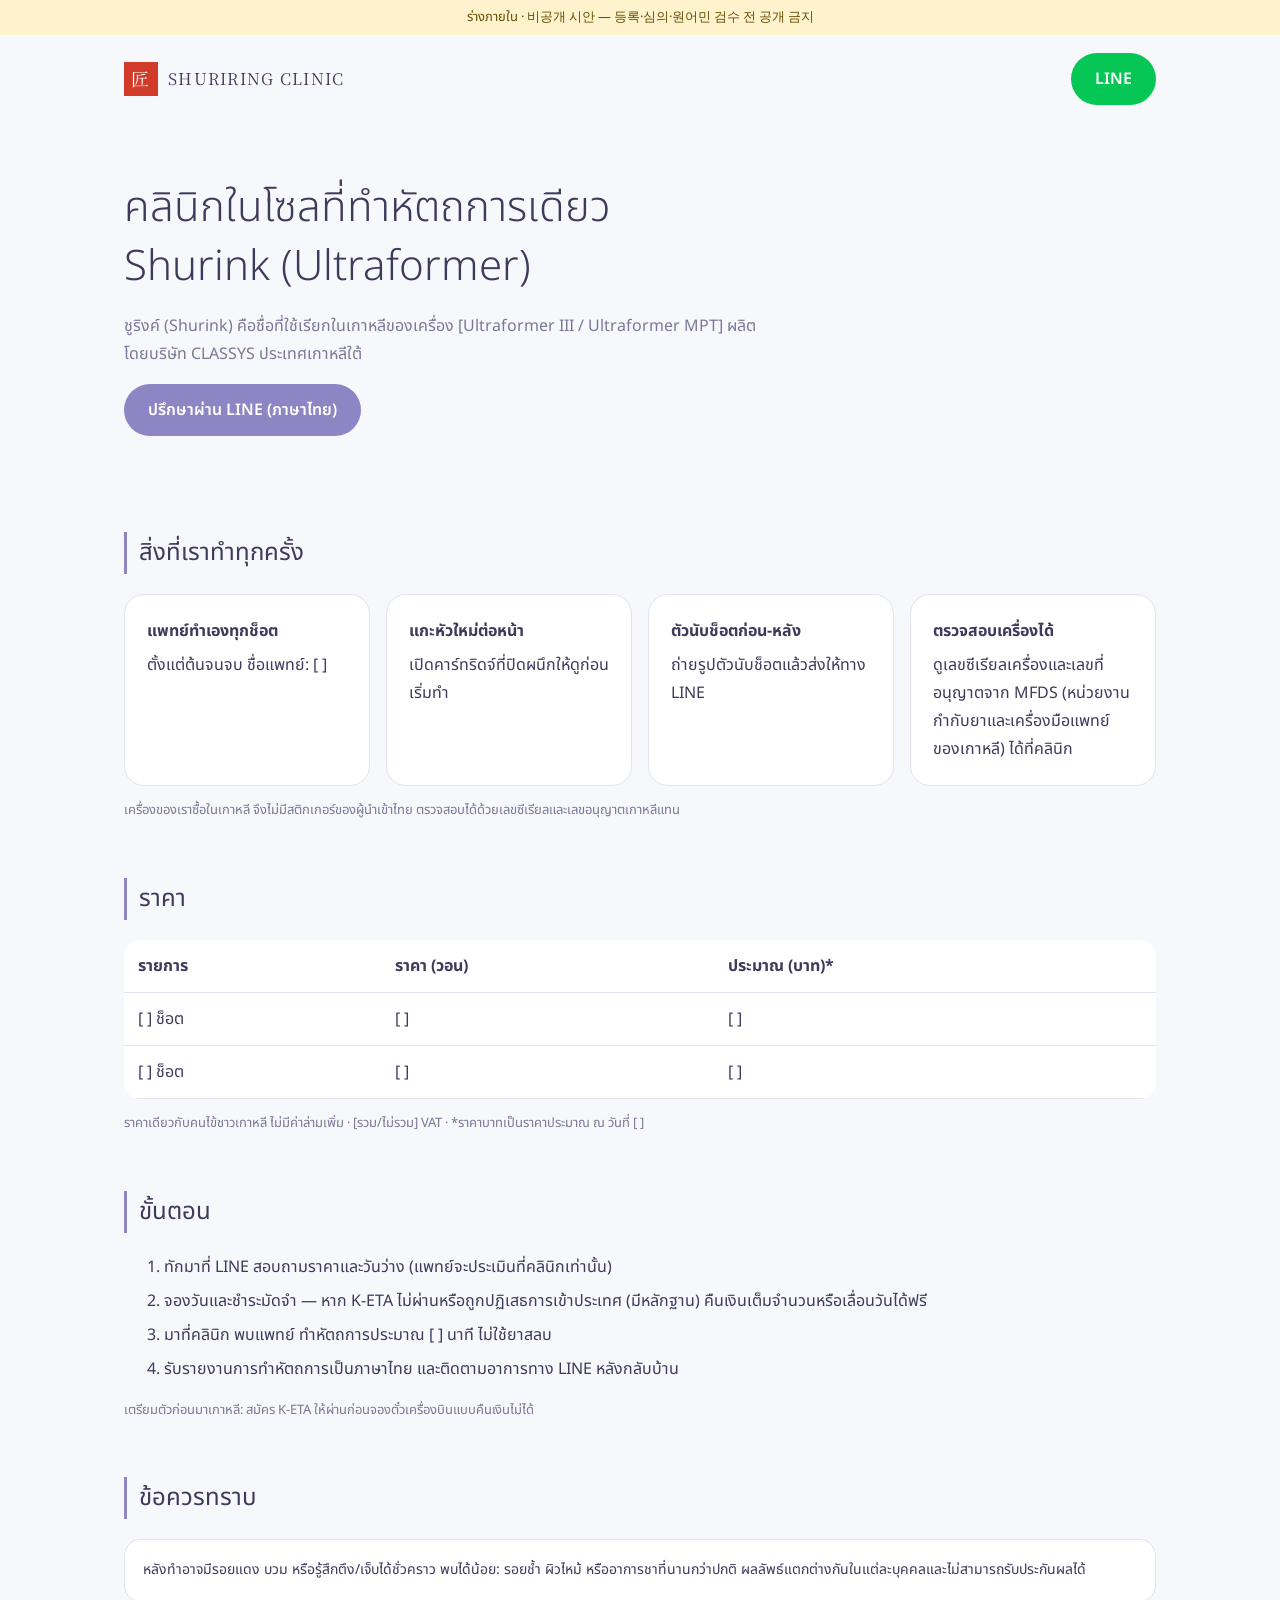
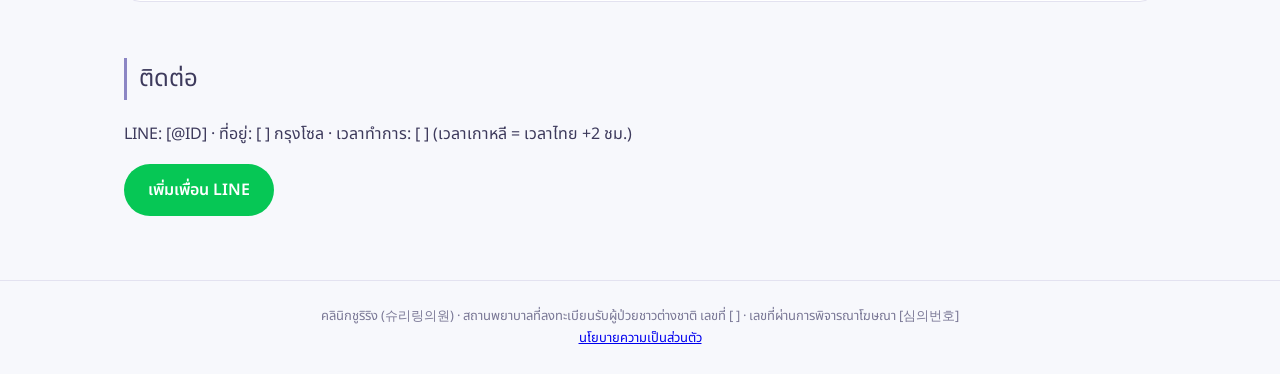
==== action/site-th/index.html @ e2979b34 "Add pre-registration action package for Thai patient marketing Registration checklist and business p" ====
<!DOCTYPE html>
<html lang="th">
<head>
<meta charset="utf-8">
<meta name="viewport" content="width=device-width, initial-scale=1">
<!-- 비공개 시안: 유치의료기관 등록 + 의료광고 심의 + 태국어 원어민 검수 전에는 절대 공개하지 말 것 -->
<meta name="robots" content="noindex, nofollow">
<title>Shuriring Clinic Seoul</title>
<link rel="preconnect" href="https://fonts.googleapis.com">
<link href="https://fonts.googleapis.com/css2?family=Noto+Sans+Thai:wght@300;400;600&family=Noto+Serif+KR:wght@600&display=swap" rel="stylesheet">
<style>
  :root{--bg:#f7f8fc;--ink:#3d3a5c;--muted:#7a7896;--accent:#8c86c4;--card:#fff;--line:#e3e2f0;--seal:#d23a2a}
  *{box-sizing:border-box}
  body{margin:0;background:var(--bg);color:var(--ink);font-family:"Noto Sans Thai",sans-serif;line-height:1.75}
  .draft{background:#fff3cd;color:#664d03;text-align:center;font-size:13px;padding:6px 16px}
  header{display:flex;justify-content:space-between;align-items:center;padding:18px 24px;max-width:1080px;margin:auto}
  .logo{display:flex;align-items:center;gap:10px;font-family:"Noto Serif KR",serif;letter-spacing:.08em}
  .seal{background:var(--seal);color:#fff;width:34px;height:34px;display:grid;place-items:center;font-size:18px}
  .btn{display:inline-block;background:var(--accent);color:#fff;text-decoration:none;padding:12px 24px;border-radius:999px;font-weight:600}
  .btn.line{background:#06c755}
  main{max-width:1080px;margin:auto;padding:0 24px 64px}
  .hero{padding:56px 0 40px}
  .hero h1{font-weight:300;font-size:clamp(26px,5vw,42px);line-height:1.4;margin:0 0 12px}
  .hero p{color:var(--muted);max-width:640px}
  section{margin-top:56px}
  h2{font-weight:400;font-size:24px;border-left:3px solid var(--accent);padding-left:12px}
  .grid{display:grid;grid-template-columns:repeat(auto-fit,minmax(230px,1fr));gap:16px}
  .card{background:var(--card);border:1px solid var(--line);border-radius:20px;padding:22px}
  .card b{display:block;margin-bottom:6px}
  table{width:100%;border-collapse:collapse;background:var(--card);border-radius:16px;overflow:hidden}
  td,th{padding:12px 14px;border-bottom:1px solid var(--line);text-align:left}
  .note{font-size:13px;color:var(--muted)}
  .warn{background:var(--card);border:1px solid var(--line);border-radius:16px;padding:18px;font-size:14px}
  ol li{margin-bottom:6px}
  footer{border-top:1px solid var(--line);padding:24px;text-align:center;font-size:13px;color:var(--muted)}
</style>
</head>
<body>
<div class="draft">ร่างภายใน · 비공개 시안 — 등록·심의·원어민 검수 전 공개 금지</div>

<header>
  <div class="logo"><span class="seal">匠</span> SHURIRING CLINIC</div>
  <a class="btn line" href="#contact">LINE</a>
</header>

<main>
  <div class="hero">
    <h1>คลินิกในโซลที่ทำหัตถการเดียว<br>Shurink (Ultraformer)</h1>
    <!-- 슈링크 구형이면 Ultraformer III, 유니버스면 Ultraformer MPT로 확정 후 교체 -->
    <p>ชูริงค์ (Shurink) คือชื่อที่ใช้เรียกในเกาหลีของเครื่อง [Ultraformer III / Ultraformer MPT] ผลิตโดยบริษัท CLASSYS ประเทศเกาหลีใต้</p>
    <a class="btn" href="#contact">ปรึกษาผ่าน LINE (ภาษาไทย)</a>
  </div>

  <section>
    <h2>สิ่งที่เราทำทุกครั้ง</h2>
    <div class="grid">
      <div class="card"><b>แพทย์ทำเองทุกช็อต</b>ตั้งแต่ต้นจนจบ ชื่อแพทย์: [ ]</div>
      <div class="card"><b>แกะหัวใหม่ต่อหน้า</b>เปิดคาร์ทริดจ์ที่ปิดผนึกให้ดูก่อนเริ่มทำ</div>
      <div class="card"><b>ตัวนับช็อตก่อน-หลัง</b>ถ่ายรูปตัวนับช็อตแล้วส่งให้ทาง LINE</div>
      <div class="card"><b>ตรวจสอบเครื่องได้</b>ดูเลขซีเรียลเครื่องและเลขที่อนุญาตจาก MFDS (หน่วยงานกำกับยาและเครื่องมือแพทย์ของเกาหลี) ได้ที่คลินิก</div>
    </div>
    <p class="note">เครื่องของเราซื้อในเกาหลี จึงไม่มีสติกเกอร์ของผู้นำเข้าไทย ตรวจสอบได้ด้วยเลขซีเรียลและเลขอนุญาตเกาหลีแทน</p>
  </section>

  <section>
    <h2>ราคา</h2>
    <table>
      <tr><th>รายการ</th><th>ราคา (วอน)</th><th>ประมาณ (บาท)*</th></tr>
      <tr><td>[ ] ช็อต</td><td>[ ]</td><td>[ ]</td></tr>
      <tr><td>[ ] ช็อต</td><td>[ ]</td><td>[ ]</td></tr>
    </table>
    <p class="note">ราคาเดียวกับคนไข้ชาวเกาหลี ไม่มีค่าล่ามเพิ่ม · [รวม/ไม่รวม] VAT · *ราคาบาทเป็นราคาประมาณ ณ วันที่ [ ]</p>
  </section>

  <section>
    <h2>ขั้นตอน</h2>
    <ol>
      <li>ทักมาที่ LINE สอบถามราคาและวันว่าง (แพทย์จะประเมินที่คลินิกเท่านั้น)</li>
      <li>จองวันและชำระมัดจำ — หาก K-ETA ไม่ผ่านหรือถูกปฏิเสธการเข้าประเทศ (มีหลักฐาน) คืนเงินเต็มจำนวนหรือเลื่อนวันได้ฟรี</li>
      <li>มาที่คลินิก พบแพทย์ ทำหัตถการประมาณ [ ] นาที ไม่ใช้ยาสลบ</li>
      <li>รับรายงานการทำหัตถการเป็นภาษาไทย และติดตามอาการทาง LINE หลังกลับบ้าน</li>
    </ol>
    <p class="note">เตรียมตัวก่อนมาเกาหลี: สมัคร K-ETA ให้ผ่านก่อนจองตั๋วเครื่องบินแบบคืนเงินไม่ได้</p>
  </section>

  <section>
    <h2>ข้อควรทราบ</h2>
    <div class="warn">หลังทำอาจมีรอยแดง บวม หรือรู้สึกตึง/เจ็บได้ชั่วคราว พบได้น้อย: รอยช้ำ ผิวไหม้ หรืออาการชาที่นานกว่าปกติ ผลลัพธ์แตกต่างกันในแต่ละบุคคลและไม่สามารถรับประกันผลได้</div>
  </section>

  <section id="contact">
    <h2>ติดต่อ</h2>
    <p>LINE: [@ID] · ที่อยู่: [ ] กรุงโซล · เวลาทำการ: [ ] (เวลาเกาหลี = เวลาไทย +2 ชม.)</p>
    <a class="btn line" href="#">เพิ่มเพื่อน LINE</a>
  </section>
</main>

<footer>
  คลินิกชูริริง (슈리링의원) · สถานพยาบาลที่ลงทะเบียนรับผู้ป่วยชาวต่างชาติ เลขที่ [ ] · เลขที่ผ่านการพิจารณาโฆษณา [심의번호]<br>
  <a href="#">นโยบายความเป็นส่วนตัว</a>
</footer>
</body>
</html>
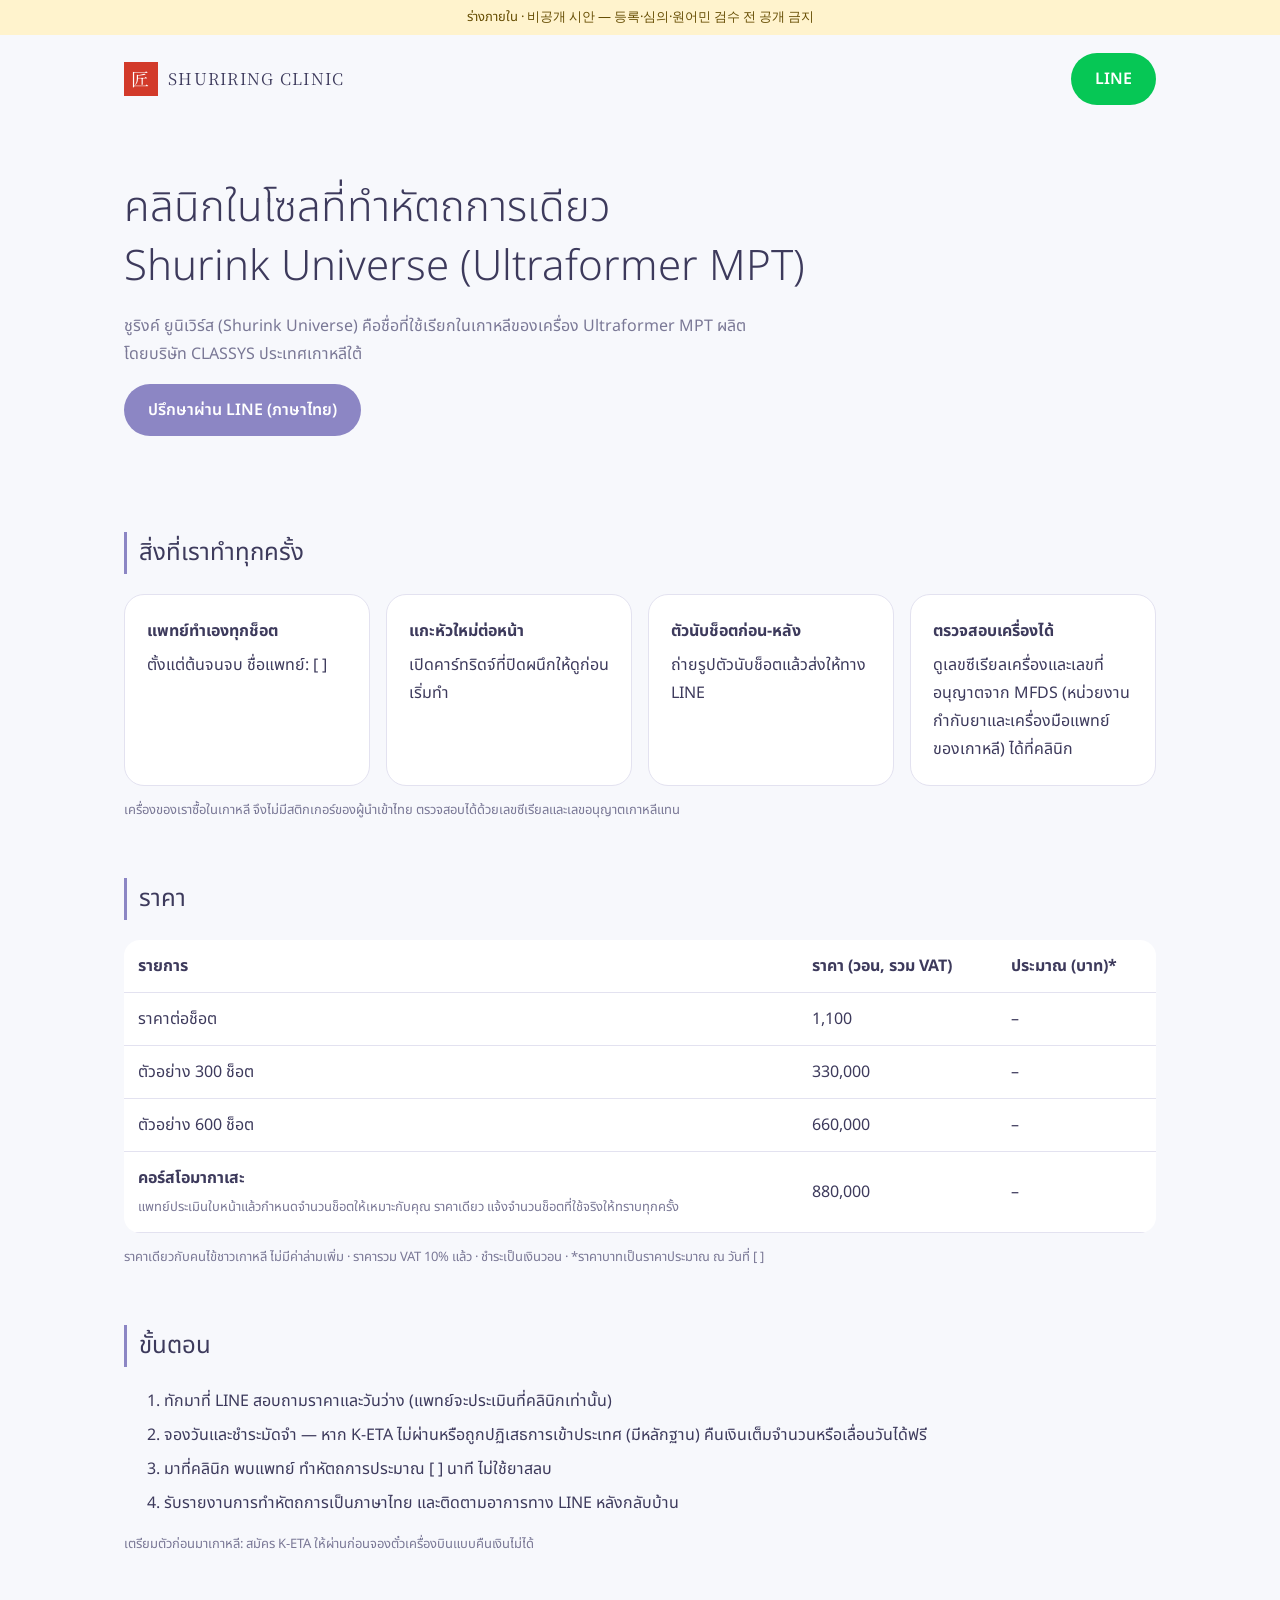
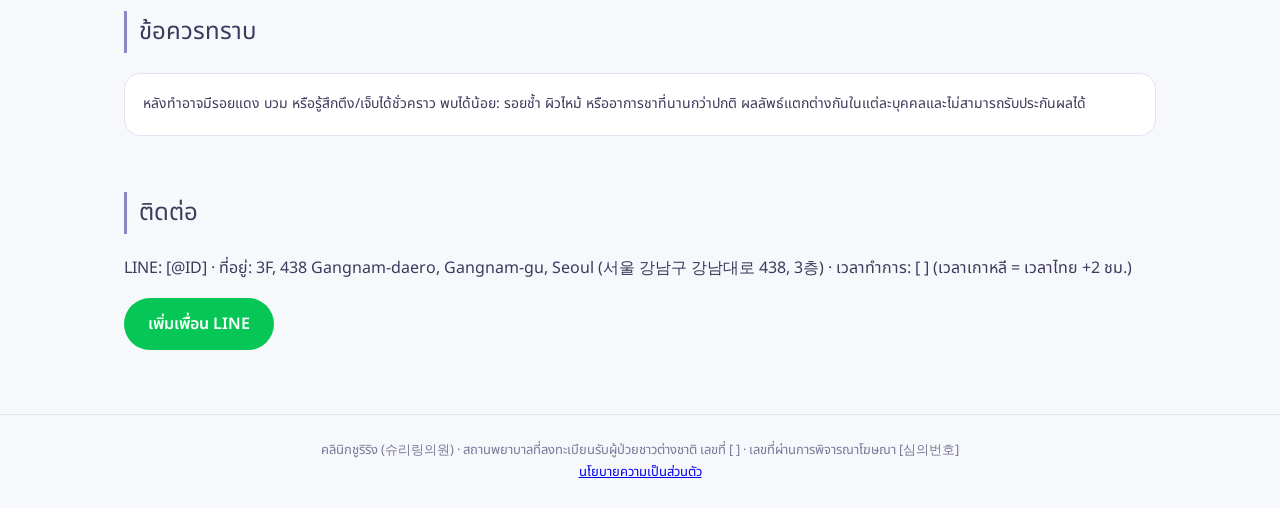
==== commit e2b8c6f1: "Fill action package with clinic details: Shurink Universe, GP, Gangnam, pricing Co-Authored-By: Clau" ====
--- a/action/site-th/index.html
+++ b/action/site-th/index.html
@@ -45,9 +45,9 @@
 
 <main>
   <div class="hero">
-    <h1>คลินิกในโซลที่ทำหัตถการเดียว<br>Shurink (Ultraformer)</h1>
-    <!-- 슈링크 구형이면 Ultraformer III, 유니버스면 Ultraformer MPT로 확정 후 교체 -->
-    <p>ชูริงค์ (Shurink) คือชื่อที่ใช้เรียกในเกาหลีของเครื่อง [Ultraformer III / Ultraformer MPT] ผลิตโดยบริษัท CLASSYS ประเทศเกาหลีใต้</p>
+    <h1>คลินิกในโซลที่ทำหัตถการเดียว<br>Shurink Universe (Ultraformer MPT)</h1>
+    <!-- 기기: 슈링크 유니버스 = Ultraformer MPT. 동일성은 클래시스 서면 회신 후 최종 확정 -->
+    <p>ชูริงค์ ยูนิเวิร์ส (Shurink Universe) คือชื่อที่ใช้เรียกในเกาหลีของเครื่อง Ultraformer MPT ผลิตโดยบริษัท CLASSYS ประเทศเกาหลีใต้</p>
     <a class="btn" href="#contact">ปรึกษาผ่าน LINE (ภาษาไทย)</a>
   </div>
 
@@ -64,12 +64,15 @@
 
   <section>
     <h2>ราคา</h2>
-    <table>
-      <tr><th>รายการ</th><th>ราคา (วอน)</th><th>ประมาณ (บาท)*</th></tr>
-      <tr><td>[ ] ช็อต</td><td>[ ]</td><td>[ ]</td></tr>
-      <tr><td>[ ] ช็อต</td><td>[ ]</td><td>[ ]</td></tr>
+    <!-- 환율: data-rate(1바트=몇 원)와 data-date만 바꾸면 바트 칸 자동 계산. 한국은행 ECOS 기준으로 갱신 -->
+    <table id="price" data-rate="0" data-date="[ ]">
+      <tr><th>รายการ</th><th>ราคา (วอน, รวม VAT)</th><th>ประมาณ (บาท)*</th></tr>
+      <tr><td>ราคาต่อช็อต</td><td data-krw="1100">1,100</td><td class="thb">–</td></tr>
+      <tr><td>ตัวอย่าง 300 ช็อต</td><td data-krw="330000">330,000</td><td class="thb">–</td></tr>
+      <tr><td>ตัวอย่าง 600 ช็อต</td><td data-krw="660000">660,000</td><td class="thb">–</td></tr>
+      <tr><td><b>คอร์สโอมากาเสะ</b><br><span class="note">แพทย์ประเมินใบหน้าแล้วกำหนดจำนวนช็อตให้เหมาะกับคุณ ราคาเดียว แจ้งจำนวนช็อตที่ใช้จริงให้ทราบทุกครั้ง</span></td><td data-krw="880000">880,000</td><td class="thb">–</td></tr>
     </table>
-    <p class="note">ราคาเดียวกับคนไข้ชาวเกาหลี ไม่มีค่าล่ามเพิ่ม · [รวม/ไม่รวม] VAT · *ราคาบาทเป็นราคาประมาณ ณ วันที่ [ ]</p>
+    <p class="note">ราคาเดียวกับคนไข้ชาวเกาหลี ไม่มีค่าล่ามเพิ่ม · ราคารวม VAT 10% แล้ว · ชำระเป็นเงินวอน · *ราคาบาทเป็นราคาประมาณ ณ วันที่ <span id="rate-date"></span></p>
   </section>
 
   <section>
@@ -90,7 +93,7 @@
 
   <section id="contact">
     <h2>ติดต่อ</h2>
-    <p>LINE: [@ID] · ที่อยู่: [ ] กรุงโซล · เวลาทำการ: [ ] (เวลาเกาหลี = เวลาไทย +2 ชม.)</p>
+    <p>LINE: [@ID] · ที่อยู่: 3F, 438 Gangnam-daero, Gangnam-gu, Seoul (서울 강남구 강남대로 438, 3층) · เวลาทำการ: [ ] (เวลาเกาหลี = เวลาไทย +2 ชม.)</p>
     <a class="btn line" href="#">เพิ่มเพื่อน LINE</a>
   </section>
 </main>
@@ -99,5 +102,10 @@
   คลินิกชูริริง (슈리링의원) · สถานพยาบาลที่ลงทะเบียนรับผู้ป่วยชาวต่างชาติ เลขที่ [ ] · เลขที่ผ่านการพิจารณาโฆษณา [심의번호]<br>
   <a href="#">นโยบายความเป็นส่วนตัว</a>
 </footer>
+<script>
+  var t=document.getElementById('price'),r=+t.dataset.rate;
+  document.getElementById('rate-date').textContent=t.dataset.date;
+  if(r>0)t.querySelectorAll('tr').forEach(function(tr){var k=tr.querySelector('[data-krw]');if(k)tr.querySelector('.thb').textContent='≈ '+(Math.round(k.dataset.krw/r/10)*10).toLocaleString();});
+</script>
 </body>
 </html>
